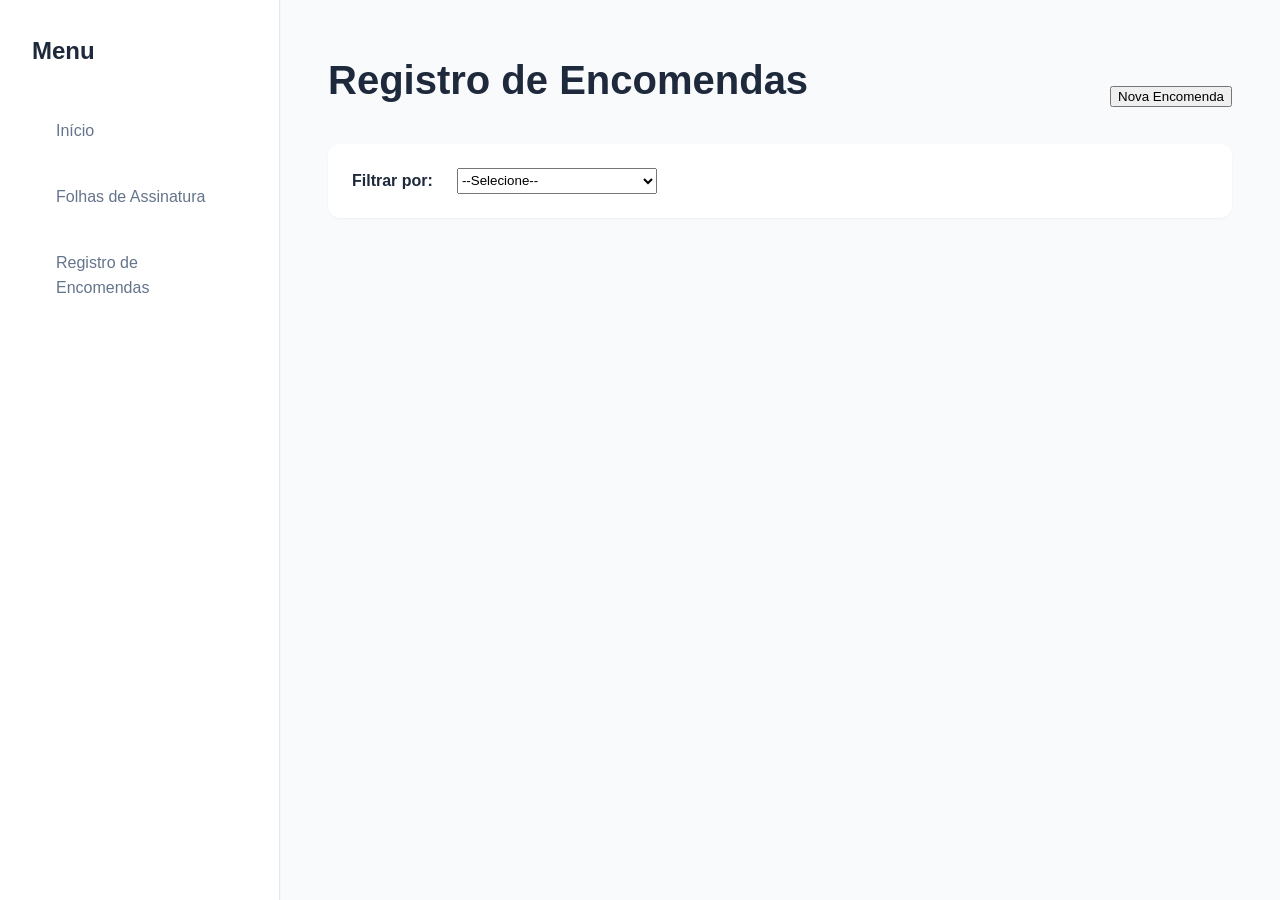
==== encomendas.html @ 0fc76725 "Add files via upload Temporary felis." ====
<!DOCTYPE html>
<html lang="pt-BR">
<head>
  <meta charset="UTF-8" />
  <meta name="viewport" content="width=device-width, initial-scale=1.0"/>
  <title>Registro de Encomendas</title>
  <link rel="stylesheet" href="css/vars.css">
  <link rel="stylesheet" href="css/style.css">
  <style>
    .modal-overlay {
      position: fixed;
      top: 0; left: 0;
      width: 100%; height: 100%;
      background: rgba(0,0,0,0.4);
      display: none;
      justify-content: center;
      align-items: center;
      z-index: 999;
    }
    .modal-content {
      background: white;
      padding: 1rem;
      border-radius: 12px;
      max-width: 860px;
      width: 95%;
      height: 90%;
      display: flex;
      flex-direction: column;
      box-shadow: 0 0 20px rgba(0,0,0,0.2);
    }
    .modal-header {
      display: flex;
      justify-content: space-between;
      align-items: center;
      font-family: var(--font-2);
      border-bottom: 1px solid #ccc;
      padding-bottom: 0.5rem;
      margin-bottom: 0.5rem;
    }
    .modal-header h2 {
      font-size: 1.2rem;
      margin: 0;
    }
    .modal-header button {
      background: var(--cor-3);
      color: white;
      border: none;
      padding: 6px 12px;
      border-radius: 6px;
      cursor: pointer;
    }
    .modal-header button:hover {
      background: var(--cor-4);
    }
    .modal-content form {
      display: flex;
      flex-direction: column;
      gap: 1rem;
      flex: 1;
    }
    .modal-content form label {
      display: flex;
      flex-direction: column;
      font-weight: 600;
    }
    .modal-content form input, .modal-content form textarea {
      padding: 0.5rem;
      border: 1px solid #ccc;
      border-radius: 6px;
      font-family: var(--font);
    }
    .modal-content form button[type="submit"] {
      background: var(--cor-3);
      color: white;
      font-weight: bold;
      border: none;
      padding: 0.75rem;
      border-radius: 6px;
      cursor: pointer;
    }
    .modal-content form button[type="submit"]:hover {
      background: var(--cor-4);
    }
  </style>
</head>
<body class="layout">
  <aside class="sidebar">
    <h2>Menu</h2>
    <nav>
      <ul>
        <li><a href="index.html">Início</a></li>
        <li><a href="folhas.html">Folhas de Assinatura</a></li>
        <li><a href="encomendas.html">Registro de Encomendas</a></li>
      </ul>
    </nav>
  </aside>
  <main class="main-content">
    <div style="display: flex; justify-content: space-between; align-items: center;">
      <h1>Registro de Encomendas</h1>
      <button id="btnNovaEncomenda">Nova Encomenda</button>
    </div>

    <div class="filtros">
      <label for="filtro">Filtrar por:</label>
      <select id="filtro">
        <option value="">--Selecione--</option>
        <option value="identificador">Identificador</option>
        <option value="destinatario">Destinatário</option>
        <option value="unidade">Unidade</option>
      </select>
      <div id="filtros-dinamicos"></div>
    </div>
    <div id="resultados" class="resultados-container"></div>
  </main>

  <!-- Modal de Nova Encomenda -->
  <div class="modal-overlay" id="modalForm">
    <div class="modal-content">
      <div class="modal-header">
        <h2>Nova Encomenda</h2>
        <button id="btnFecharModal">Fechar</button>
      </div>
      <form id="formEncomenda">
        <label>Remetente:
          <input type="text" name="remetente" required />
        </label>
        <label>Destinatário:
          <input type="text" name="destinatario" required />
        </label>
        <label>Tipo:
          <input type="text" name="tipo" required />
        </label>
        <label>Identificador:
          <input type="text" name="identificador" required />
        </label>
        <label>Observação:
          <textarea name="observacao" rows="3"></textarea>
        </label>
        <input type="hidden" name="carimbo" id="dataCadastro" />
        <button type="submit">Enviar</button>
      </form>
      <p id="msgSucesso" style="display:none; color:green; font-weight: bold; margin-top: 1rem;">Encomenda registrada com sucesso!</p>
    </div>
  </div>

  <script>
    const btn = document.getElementById("btnNovaEncomenda");
    const modal = document.getElementById("modalForm");
    const btnFechar = document.getElementById("btnFecharModal");
    const form = document.getElementById("formEncomenda");
    const msg = document.getElementById("msgSucesso");

    btn.addEventListener("click", () => {
      document.getElementById("dataCadastro").value = new Date().toLocaleString("pt-BR");
      modal.style.display = "flex";
    });

    btnFechar.addEventListener("click", () => {
      modal.style.display = "none";
      form.reset();
      msg.style.display = "none";
    });

    form.addEventListener("submit", async (e) => {
      e.preventDefault();

      const dados = new FormData(form);
      const json = Object.fromEntries(dados.entries());

      try {
        await fetch("https://script.google.com/macros/s/AKfycbw2qWQJV_juYMktVTSiaNy6N80f6JheNFUJ6P9b746cbzh-GIXsf67XTVHBRIpHGoQ/exec", {
          method: "POST",
          headers: { "Content-Type": "application/json" },
          body: JSON.stringify(json)
        });

        msg.style.display = "block";
        form.reset();
      } catch (err) {
        alert("Erro ao enviar. Verifique sua conexão ou fale com o administrador.");
        console.error(err);
      }
    });
  </script>
  <script src="js/encomendas.js"></script>
</body>
</html>
---- css/vars.css ----
:root {
  /* Fontes */
  --font-primary: "Inter", -apple-system, BlinkMacSystemFont, "Segoe UI", Roboto, sans-serif;
  --font-secondary: "Quicksand", sans-serif;
  
  /* Paleta de cores moderna */
  --color-background: #f8fafc;
  --color-surface: #ffffff;
  --color-surface-hover: #f1f5f9;
  
  --color-primary: #0ea5e9;
  --color-primary-dark: #0284c7;
  --color-primary-light: #7dd3fc;
  --color-primary-bg: #e0f2fe;
  
  --color-secondary: #10b981;
  --color-secondary-dark: #059669;
  --color-secondary-light: #6ee7b7;
  --color-secondary-bg: #d1fae5;
  
  --color-accent: #8b5cf6;
  --color-accent-dark: #7c3aed;
  
  /* Cores de texto */
  --color-text-primary: #1e293b;
  --color-text-secondary: #64748b;
  --color-text-muted: #94a3b8;
  --color-text-inverse: #ffffff;
  
  /* Cores de status */
  --color-success: #10b981;
  --color-warning: #f59e0b;
  --color-error: #ef4444;
  --color-info: #0ea5e9;
  
  /* Bordas e sombras */
  --border-radius: 8px;
  --border-radius-lg: 12px;
  --border-radius-xl: 16px;
  
  --border-color: #e2e8f0;
  --border-color-hover: #cbd5e1;
  
  --shadow-sm: 0 1px 2px 0 rgba(0, 0, 0, 0.05);
  --shadow-md: 0 4px 6px -1px rgba(0, 0, 0, 0.1), 0 2px 4px -1px rgba(0, 0, 0, 0.06);
  --shadow-lg: 0 10px 15px -3px rgba(0, 0, 0, 0.1), 0 4px 6px -2px rgba(0, 0, 0, 0.05);
  --shadow-xl: 0 20px 25px -5px rgba(0, 0, 0, 0.1), 0 10px 10px -5px rgba(0, 0, 0, 0.04);
  
  /* Espaçamentos */
  --space-xs: 0.25rem;
  --space-sm: 0.5rem;
  --space-md: 1rem;
  --space-lg: 1.5rem;
  --space-xl: 2rem;
  --space-2xl: 3rem;
  
  /* Transitions */
  --transition-fast: 150ms ease-in-out;
  --transition-normal: 300ms ease-in-out;
  --transition-slow: 500ms ease-in-out;
  
  /* Breakpoints */
  --breakpoint-sm: 640px;
  --breakpoint-md: 768px;
  --breakpoint-lg: 1024px;
  --breakpoint-xl: 1280px;
}
---- css/style.css ----
/* Reset e base */
*,
*::before,
*::after {
  box-sizing: border-box;
}

body,
html {
  margin: 0;
  padding: 0;
  font-family: var(--font-primary);
  background: var(--color-background);
  color: var(--color-text-primary);
  line-height: 1.6;
}

/* Layout principal */
.layout {
  display: flex;
  min-height: 100vh;
  position: relative;
}

/* Sidebar */
.sidebar {
  width: 280px;
  background: var(--color-surface);
  border-right: 1px solid var(--border-color);
  padding: var(--space-xl);
  box-shadow: var(--shadow-sm);
  position: fixed;
  height: 100vh;
  overflow-y: auto;
  z-index: 100;
  transition: transform var(--transition-normal);
}

.sidebar h2 {
  font-size: 1.5rem;
  font-weight: 600;
  margin: 0 0 var(--space-xl) 0;
  color: var(--color-text-primary);
  font-family: var(--font-secondary);
}

.sidebar nav ul {
  list-style: none;
  padding: 0;
  margin: 0;
}

.sidebar nav li {
  margin-bottom: var(--space-sm);
}

.sidebar nav a {
  display: block;
  padding: var(--space-md) var(--space-lg);
  text-decoration: none;
  color: var(--color-text-secondary);
  border-radius: var(--border-radius);
  transition: all var(--transition-fast);
  font-weight: 500;
  position: relative;
}

.sidebar nav a:hover {
  background: var(--color-primary-bg);
  color: var(--color-primary);
  transform: translateX(4px);
}

.sidebar nav a.active {
  background: var(--color-primary);
  color: var(--color-text-inverse);
}

.sidebar nav a::before {
  content: '';
  position: absolute;
  left: 0;
  top: 50%;
  transform: translateY(-50%);
  width: 3px;
  height: 0;
  background: var(--color-primary);
  transition: height var(--transition-fast);
}

.sidebar nav a:hover::before {
  height: 100%;
}

/* Menu toggle para mobile */
.menu-toggle {
  display: none;
  position: fixed;
  top: var(--space-lg);
  left: var(--space-lg);
  z-index: 1000;
  background: var(--color-primary);
  color: var(--color-text-inverse);
  border: none;
  padding: var(--space-md);
  border-radius: var(--border-radius);
  cursor: pointer;
  box-shadow: var(--shadow-md);
}

/* Conteúdo principal */
.main-content {
  flex: 1;
  padding: var(--space-2xl);
  margin-left: 280px;
  min-height: 100vh;
}

.main-content h1 {
  font-size: 2.5rem;
  font-weight: 700;
  margin: 0 0 var(--space-xl) 0;
  color: var(--color-text-primary);
  font-family: var(--font-secondary);
}

/* Cards */
.card {
  background: var(--color-surface);
  border-radius: var(--border-radius-lg);
  padding: var(--space-xl);
  box-shadow: var(--shadow-sm);
  border: 1px solid var(--border-color);
  transition: all var(--transition-fast);
}

.card:hover {
  box-shadow: var(--shadow-md);
  transform: translateY(-2px);
}

/* Folhas de assinatura */
.folha-container {
  display: grid;
  grid-template-columns: 1fr 300px;
  gap: var(--space-xl);
  margin-top: var(--space-xl);
}

.folha-container textarea {
  width: 100%;
  height: 400px;
  background: var(--color-surface);
  border: 2px solid var(--border-color);
  border-radius: var(--border-radius);
  resize: vertical;
  padding: var(--space-lg);
  font-size: 14px;
  font-family: 'Monaco', 'Menlo', monospace;
  color: var(--color-text-primary);
  transition: border-color var(--transition-fast);
}

.folha-container textarea:focus {
  outline: none;
  border-color: var(--color-primary);
  box-shadow: 0 0 0 3px var(--color-primary-bg);
}

.folha-container textarea::placeholder {
  color: var(--color-text-muted);
}

.controls {
  display: flex;
  flex-direction: column;
  gap: var(--space-lg);
}

/* Formulários */
.form-group {
  margin-bottom: var(--space-lg);
}

.form-group label {
  display: block;
  margin-bottom: var(--space-sm);
  font-weight: 600;
  color: var(--color-text-primary);
}

.form-group input,
.form-group select,
.form-group textarea {
  width: 100%;
  padding: var(--space-md);
  border: 1px solid var(--border-color);
  border-radius: var(--border-radius);
  font-size: 1rem;
  font-family: var(--font-primary);
  transition: all var(--transition-fast);
  background: var(--color-surface);
  color: var(--color-text-primary);
}

.form-group input:focus,
.form-group select:focus,
.form-group textarea:focus {
  outline: none;
  border-color: var(--color-primary);
  box-shadow: 0 0 0 3px var(--color-primary-bg);
}

/* Botões */
.btn {
  display: inline-flex;
  align-items: center;
  justify-content: center;
  padding: var(--space-md) var(--space-lg);
  font-size: 1rem;
  font-weight: 600;
  text-decoration: none;
  border: none;
  border-radius: var(--border-radius);
  cursor: pointer;
  transition: all var(--transition-fast);
  font-family: var(--font-primary);
  line-height: 1.2;
  min-height: 44px;
}

.btn-primary {
  background: var(--color-primary);
  color: var(--color-text-inverse);
}

.btn-primary:hover {
  background: var(--color-primary-dark);
  transform: translateY(-1px);
  box-shadow: var(--shadow-md);
}

.btn-secondary {
  background: var(--color-secondary);
  color: var(--color-text-inverse);
}

.btn-secondary:hover {
  background: var(--color-secondary-dark);
  transform: translateY(-1px);
  box-shadow: var(--shadow-md);
}

.btn-outline {
  background: transparent;
  color: var(--color-primary);
  border: 2px solid var(--color-primary);
}

.btn-outline:hover {
  background: var(--color-primary);
  color: var(--color-text-inverse);
}

.btn-danger {
  background: var(--color-error);
  color: var(--color-text-inverse);
}

.btn-danger:hover {
  background: #dc2626;
  transform: translateY(-1px);
  box-shadow: var(--shadow-md);
}

.btn-sm {
  padding: var(--space-sm) var(--space-md);
  font-size: 0.875rem;
  min-height: 36px;
}

.btn-lg {
  padding: var(--space-lg) var(--space-xl);
  font-size: 1.125rem;
  min-height: 52px;
}

.btn:disabled {
  opacity: 0.6;
  cursor: not-allowed;
  transform: none;
}

.btn:disabled:hover {
  transform: none;
  box-shadow: none;
}

/* Filtros */
.filtros {
  display: flex;
  flex-wrap: wrap;
  gap: var(--space-md);
  margin-bottom: var(--space-xl);
  padding: var(--space-lg);
  background: var(--color-surface);
  border-radius: var(--border-radius-lg);
  box-shadow: var(--shadow-sm);
}

.filtros label {
  font-weight: 600;
  color: var(--color-text-primary);
  margin-right: var(--space-sm);
  align-self: center;
}

.filtros select,
.filtros input {
  min-width: 200px;
}

#filtros-dinamicos {
  display: flex;
  gap: var(--space-md);
  align-items: center;
  flex-wrap: wrap;
}

/* Tabelas */
.table-container {
  background: var(--color-surface);
  border-radius: var(--border-radius-lg);
  overflow: hidden;
  box-shadow: var(--shadow-sm);
  border: 1px solid var(--border-color);
}

.resultados-container table {
  width: 100%;
  border-collapse: collapse;
  font-size: 0.875rem;
}

.resultados-container th {
  background: var(--color-primary-bg);
  color: var(--color-text-primary);
  padding: var(--space-md);
  text-align: left;
  font-weight: 600;
  border-bottom: 2px solid var(--border-color);
}

.resultados-container td {
  padding: var(--space-md);
  border-bottom: 1px solid var(--border-color);
  color: var(--color-text-secondary);
}

.resultados-container tr:hover {
  background: var(--color-surface-hover);
}

.resultados-container tr:last-child td {
  border-bottom: none;
}

/* Modal */
.modal-overlay {
  position: fixed;
  top: 0;
  left: 0;
  width: 100%;
  height: 100%;
  background: rgba(0, 0, 0, 0.5);
  display: none;
  justify-content: center;
  align-items: center;
  z-index: 1000;
  backdrop-filter: blur(4px);
}

.modal-content {
  background: var(--color-surface);
  padding: var(--space-xl);
  border-radius: var(--border-radius-xl);
  max-width: 600px;
  width: 95%;
  max-height: 90vh;
  overflow-y: auto;
  box-shadow: var(--shadow-xl);
  border: 1px solid var(--border-color);
}

.modal-header {
  display: flex;
  justify-content: space-between;
  align-items: center;
  margin-bottom: var(--space-xl);
  padding-bottom: var(--space-lg);
  border-bottom: 1px solid var(--border-color);
}

.modal-header h2 {
  font-size: 1.5rem;
  font-weight: 600;
  margin: 0;
  color: var(--color-text-primary);
}

.modal-header .btn {
  margin-left: var(--space-md);
}

/* Utilitários */
.flex {
  display: flex;
}

.flex-center {
  align-items: center;
  justify-content: center;
}

.flex-between {
  justify-content: space-between;
}

.flex-wrap {
  flex-wrap: wrap;
}

.gap-sm {
  gap: var(--space-sm);
}

.gap-md {
  gap: var(--space-md);
}

.gap-lg {
  gap: var(--space-lg);
}

.text-center {
  text-align: center;
}

.text-muted {
  color: var(--color-text-muted);
}

.text-success {
  color: var(--color-success);
}

.text-error {
  color: var(--color-error);
}

.mb-0 {
  margin-bottom: 0;
}

.mb-sm {
  margin-bottom: var(--space-sm);
}

.mb-md {
  margin-bottom: var(--space-md);
}

.mb-lg {
  margin-bottom: var(--space-lg);
}

.mb-xl {
  margin-bottom: var(--space-xl);
}

/* Mensagens de status */
.alert {
  padding: var(--space-md);
  border-radius: var(--border-radius);
  margin-bottom: var(--space-lg);
  border: 1px solid transparent;
}

.alert-success {
  background: var(--color-secondary-bg);
  color: var(--color-secondary-dark);
  border-color: var(--color-secondary-light);
}

.alert-error {
  background: #fef2f2;
  color: #b91c1c;
  border-color: #fecaca;
}

.alert-info {
  background: var(--color-primary-bg);
  color: var(--color-primary-dark);
  border-color: var(--color-primary-light);
}

/* Loading */
.loading {
  display: flex;
  align-items: center;
  justify-content: center;
  padding: var(--space-xl);
  color: var(--color-text-muted);
}

.loading::before {
  content: '';
  width: 20px;
  height: 20px;
  border: 2px solid var(--color-primary-bg);
  border-top: 2px solid var(--color-primary);
  border-radius: 50%;
  animation: spin 1s linear infinite;
  margin-right: var(--space-md);
}

@keyframes spin {
  0% { transform: rotate(0deg); }
  100% { transform: rotate(360deg); }
}

/* Responsividade */
@media (max-width: 768px) {
  .sidebar {
    transform: translateX(-100%);
    width: 100%;
    max-width: 300px;
  }
  
  .sidebar.active {
    transform: translateX(0);
  }
  
  .menu-toggle {
    display: block;
  }
  
  .main-content {
    margin-left: 0;
    padding: var(--space-lg);
  }
  
  .main-content h1 {
    font-size: 2rem;
    margin-top: 60px;
  }
  
  .folha-container {
    grid-template-columns: 1fr;
  }
  
  .filtros {
    flex-direction: column;
    align-items: stretch;
  }
  
  .filtros select,
  .filtros input {
    min-width: auto;
  }
  
  #filtros-dinamicos {
    flex-direction: column;
    align-items: stretch;
  }
  
  .modal-content {
    margin: var(--space-md);
    width: calc(100% - 2rem);
  }
  
  .resultados-container {
    overflow-x: auto;
  }
  
  .resultados-container table {
    min-width: 600px;
  }
}

@media (max-width: 480px) {
  .main-content {
    padding: var(--space-md);
  }
  
  .main-content h1 {
    font-size: 1.75rem;
  }
  
  .folha-container textarea {
    height: 300px;
  }
  
  .btn {
    width: 100%;
    justify-content: center;
  }
  
  .flex-between {
    flex-direction: column;
    gap: var(--space-md);
  }
}

/* Animações */
@keyframes fadeIn {
  from {
    opacity: 0;
    transform: translateY(20px);
  }
  to {
    opacity: 1;
    transform: translateY(0);
  }
}

.fade-in {
  animation: fadeIn 0.5s ease-out;
}

/* Impressão */
@media print {
  .sidebar,
  .menu-toggle,
  .btn,
  .filtros,
  .no-print {
    display: none !important;
  }
  
  .main-content {
    margin-left: 0;
    padding: 0;
  }
  
  .card {
    box-shadow: none;
    border: 1px solid #000;
  }
}
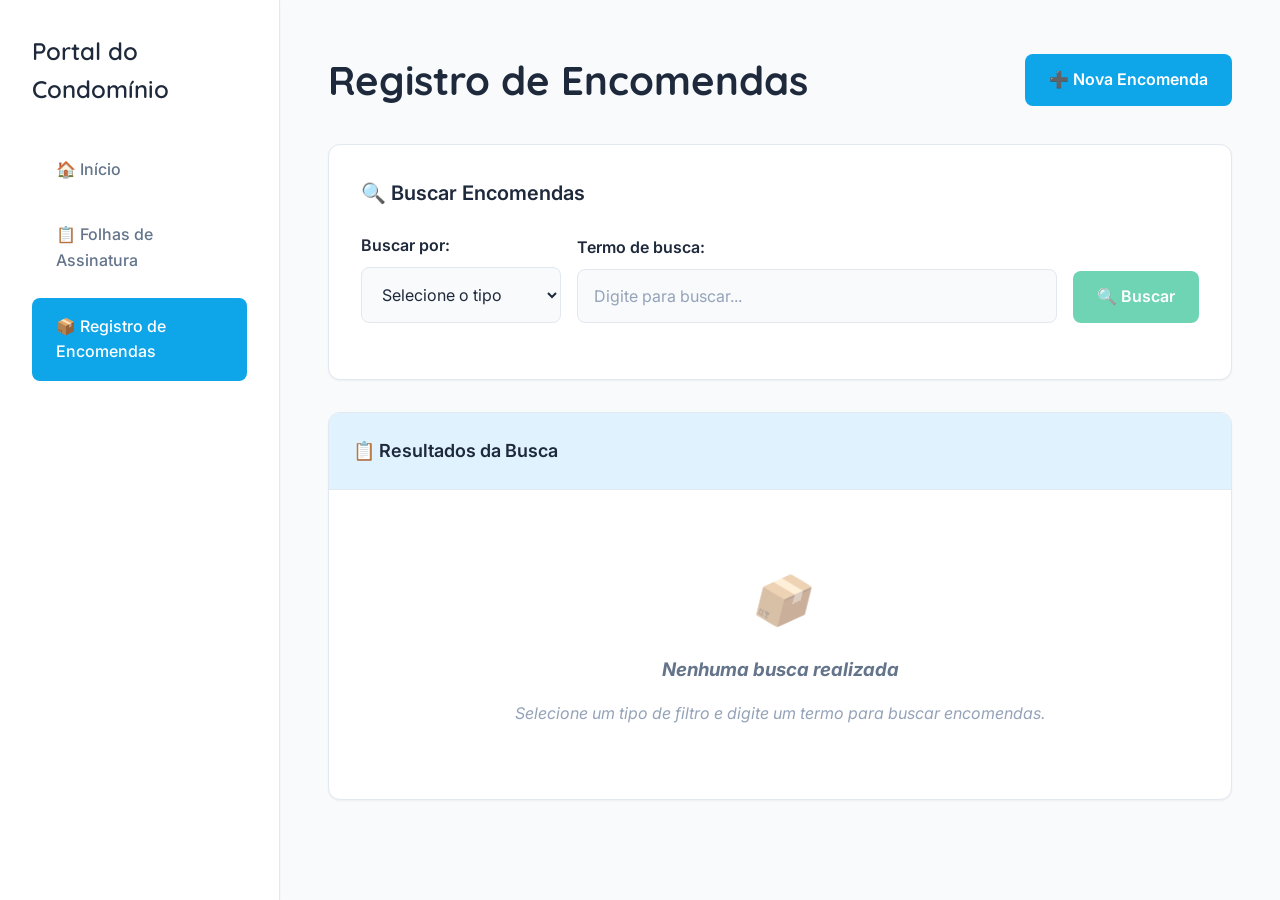
==== commit 70596ce7: "Add files via upload" ====
--- a/encomendas.html
+++ b/encomendas.html
@@ -6,182 +6,868 @@
   <title>Registro de Encomendas</title>
   <link rel="stylesheet" href="css/vars.css">
   <link rel="stylesheet" href="css/style.css">
+  <link rel="preconnect" href="https://fonts.googleapis.com">
+  <link rel="preconnect" href="https://fonts.gstatic.com" crossorigin>
+  <link href="https://fonts.googleapis.com/css2?family=Inter:wght@400;500;600;700&family=Quicksand:wght@400;500;600;700&display=swap" rel="stylesheet">
   <style>
-    .modal-overlay {
-      position: fixed;
-      top: 0; left: 0;
-      width: 100%; height: 100%;
-      background: rgba(0,0,0,0.4);
-      display: none;
-      justify-content: center;
-      align-items: center;
-      z-index: 999;
-    }
-    .modal-content {
-      background: white;
-      padding: 1rem;
-      border-radius: 12px;
-      max-width: 860px;
-      width: 95%;
-      height: 90%;
-      display: flex;
-      flex-direction: column;
-      box-shadow: 0 0 20px rgba(0,0,0,0.2);
-    }
-    .modal-header {
+    /* Estilos específicos para encomendas.html */
+
+    .header-actions {
       display: flex;
       justify-content: space-between;
       align-items: center;
-      font-family: var(--font-2);
-      border-bottom: 1px solid #ccc;
-      padding-bottom: 0.5rem;
-      margin-bottom: 0.5rem;
-    }
+      margin-bottom: var(--space-xl);
+      flex-wrap: wrap;
+      gap: var(--space-md);
+    }
+
+    .header-actions h1 {
+      margin: 0;
+      font-size: 2.5rem;
+      font-weight: 700;
+      color: var(--color-text-primary);
+      font-family: var(--font-secondary);
+    }
+
+    .search-section {
+      background: var(--color-surface);
+      border-radius: var(--border-radius-lg);
+      padding: var(--space-xl);
+      margin-bottom: var(--space-xl);
+      box-shadow: var(--shadow-sm);
+      border: 1px solid var(--border-color);
+    }
+
+    .search-section h2 {
+      margin: 0 0 var(--space-lg) 0;
+      font-size: 1.25rem;
+      font-weight: 600;
+      color: var(--color-text-primary);
+    }
+
+    .search-controls {
+      display: grid;
+      grid-template-columns: 200px 1fr auto; /* Ajustado para melhor controle dos elementos de busca */
+      gap: var(--space-md);
+      align-items: end; /* Alinha os itens à base */
+    }
+
+    .search-controls select,
+    .search-controls input {
+      padding: var(--space-md);
+      border: 1px solid var(--border-color);
+      border-radius: var(--border-radius);
+      font-size: 1rem;
+      font-family: var(--font-primary);
+      transition: all var(--transition-fast);
+      background: var(--color-background); /* Usar background do body */
+      color: var(--color-text-primary);
+    }
+
+    .search-controls select:focus,
+    .search-controls input:focus {
+      outline: none;
+      border-color: var(--color-primary);
+      box-shadow: 0 0 0 3px var(--color-primary-bg);
+    }
+
+    .search-controls input::placeholder {
+      color: var(--color-text-muted);
+    }
+
+    .results-section {
+      background: var(--color-surface);
+      border-radius: var(--border-radius-lg);
+      overflow: hidden; /* Garante que a tabela não vaze */
+      box-shadow: var(--shadow-sm);
+      border: 1px solid var(--border-color);
+      min-height: 200px; /* Altura mínima para a seção de resultados */
+      display: flex; /* Para centralizar o conteúdo de vazio/carregando */
+      flex-direction: column; /* Conteúdo em coluna */
+    }
+
+    .results-header {
+      background: var(--color-primary-bg);
+      padding: var(--space-lg);
+      border-bottom: 1px solid var(--border-color);
+    }
+
+    .results-header h3 {
+      margin: 0;
+      font-size: 1.125rem;
+      font-weight: 600;
+      color: var(--color-text-primary);
+    }
+
+    .results-content {
+      flex-grow: 1; /* Permite que o conteúdo cresça e ocupe o espaço */
+      padding: var(--space-lg);
+      min-height: 300px; /* Altura mínima para o conteúdo */
+      display: flex;
+      align-items: center;
+      justify-content: center;
+      overflow-x: auto; /* Adiciona scroll horizontal para tabelas grandes */
+    }
+
+    .results-content.loading,
+    .results-content.empty {
+      color: var(--color-text-muted);
+      font-style: italic;
+      text-align: center;
+      flex-direction: column;
+      gap: var(--space-md);
+    }
+
+    .results-content table {
+      width: 100%;
+      border-collapse: collapse;
+      font-size: 0.875rem;
+      min-width: 600px; /* Garante que a tabela tenha uma largura mínima para rolagem */
+    }
+
+    .results-content th {
+      background: var(--color-background); /* Fundo dos cabeçalhos da tabela */
+      color: var(--color-text-primary);
+      padding: var(--space-md);
+      text-align: left;
+      font-weight: 600;
+      border-bottom: 2px solid var(--border-color);
+      position: sticky; /* Fixa o cabeçalho ao rolar a tabela */
+      top: 0;
+      z-index: 10;
+    }
+
+    .results-content td {
+      padding: var(--space-md);
+      border-bottom: 1px solid var(--border-color);
+      color: var(--color-text-secondary);
+      vertical-align: middle;
+    }
+
+    .results-content tr:hover {
+      background: var(--color-surface-hover);
+    }
+
+    .results-content tr:last-child td {
+      border-bottom: none;
+    }
+
+    .status-badge {
+      padding: var(--space-xs) var(--space-sm);
+      border-radius: var(--border-radius);
+      font-size: 0.75rem;
+      font-weight: 600;
+      text-transform: uppercase;
+      letter-spacing: 0.5px;
+    }
+
+    /* Cores dos badges de status - usar as variáveis do vars.css */
+    .status-badge.cadastrado { /* Renomeado de 'ativo' para 'cadastrado' conforme o CSV */
+      background: var(--color-info); /* Cor de informação, azul */
+      color: var(--color-text-inverse);
+    }
+
+    .status-badge.entregue {
+      background: var(--color-secondary); /* Cor de sucesso, verde */
+      color: var(--color-text-inverse);
+    }
+
+    .status-badge.pendente { /* Se houver um status "pendente" */
+      background: var(--color-warning); /* Cor de aviso, laranja */
+      color: var(--color-text-inverse);
+    }
+
+    .btn-action {
+      /* Estilos para o botão de ação dentro da tabela */
+      padding: var(--space-sm) var(--space-md);
+      font-size: 0.875rem;
+      border-radius: var(--border-radius);
+      border: none;
+      cursor: pointer;
+      transition: all var(--transition-fast);
+      font-weight: 500;
+      text-decoration: none;
+      display: inline-flex;
+      align-items: center;
+      gap: var(--space-xs);
+    }
+
+    .btn-action.btn-baixa {
+      background: var(--color-primary);
+      color: var(--color-text-inverse);
+    }
+
+    .btn-action.btn-baixa:hover {
+      background: var(--color-primary-dark);
+      transform: translateY(-1px);
+    }
+
+    .btn-action.btn-baixa:disabled {
+      background: var(--color-text-muted);
+      cursor: not-allowed;
+      transform: none;
+      box-shadow: none;
+      opacity: 0.7;
+    }
+
+    .empty-state {
+      text-align: center;
+      padding: var(--space-2xl);
+    }
+
+    .empty-state .icon {
+      font-size: 3rem;
+      margin-bottom: var(--space-md);
+      opacity: 0.5;
+    }
+
+    .empty-state h3 {
+      margin: 0 0 var(--space-md) 0;
+      color: var(--color-text-secondary);
+    }
+
+    .empty-state p {
+      margin: 0;
+      color: var(--color-text-muted);
+    }
+
+    .loading-spinner {
+      border: 3px solid var(--color-primary-bg);
+      border-top: 3px solid var(--color-primary);
+      border-radius: 50%;
+      width: 40px;
+      height: 40px;
+      animation: spin 1s linear infinite;
+      margin: 0 auto var(--space-md);
+    }
+
+    @keyframes spin {
+      0% { transform: rotate(0deg); }
+      100% { transform: rotate(360deg); }
+    }
+
+    .error-message {
+      background: var(--color-error); /* Usar a cor de erro */
+      color: var(--color-text-inverse);
+      padding: var(--space-lg);
+      border-radius: var(--border-radius);
+      border: 1px solid var(--color-error);
+      margin: var(--space-md) 0;
+    }
+
+    .success-message {
+      background: var(--color-secondary-bg); /* Usar o background de sucesso */
+      color: var(--color-secondary-dark); /* Usar a cor de texto de sucesso */
+      padding: var(--space-lg);
+      border-radius: var(--border-radius);
+      border: 1px solid var(--color-secondary-light);
+      margin: var(--space-md) 0;
+    }
+
+    /* Modal melhorado - já presente no style.css, apenas ajustes finos ou sobreescritas */
+    .modal-overlay {
+      animation: fadeIn 0.3s ease-out; /* Já presente, apenas garantindo */
+    }
+
+    .modal-content {
+      animation: slideIn 0.3s ease-out; /* Já presente, apenas garantindo */
+    }
+
+    .modal-header {
+      background: var(--color-primary-bg); /* Fundo do cabeçalho do modal */
+      border-radius: var(--border-radius-xl) var(--border-radius-xl) 0 0; /* Bordas arredondadas no topo */
+      padding: var(--space-xl); /* Ajuste de padding */
+      border-bottom: 1px solid var(--border-color); /* Separador */
+    }
+
     .modal-header h2 {
-      font-size: 1.2rem;
       margin: 0;
-    }
-    .modal-header button {
-      background: var(--cor-3);
-      color: white;
-      border: none;
-      padding: 6px 12px;
-      border-radius: 6px;
-      cursor: pointer;
-    }
-    .modal-header button:hover {
-      background: var(--cor-4);
-    }
-    .modal-content form {
+      font-size: 1.5rem;
+      font-weight: 600;
+      color: var(--color-text-primary);
+    }
+
+    .modal-body {
+      padding: var(--space-xl);
+    }
+
+    .modal-form {
       display: flex;
       flex-direction: column;
-      gap: 1rem;
-      flex: 1;
-    }
-    .modal-content form label {
+      gap: var(--space-lg);
+    }
+
+    .form-row {
+      display: grid;
+      grid-template-columns: 1fr 1fr;
+      gap: var(--space-md);
+    }
+
+    .form-group {
       display: flex;
       flex-direction: column;
+    }
+
+    .form-group label {
+      margin-bottom: var(--space-sm);
       font-weight: 600;
-    }
-    .modal-content form input, .modal-content form textarea {
-      padding: 0.5rem;
-      border: 1px solid #ccc;
-      border-radius: 6px;
-      font-family: var(--font);
-    }
-    .modal-content form button[type="submit"] {
-      background: var(--cor-3);
-      color: white;
-      font-weight: bold;
-      border: none;
-      padding: 0.75rem;
-      border-radius: 6px;
-      cursor: pointer;
-    }
-    .modal-content form button[type="submit"]:hover {
-      background: var(--cor-4);
+      color: var(--color-text-primary);
+    }
+
+    .form-group input,
+    .form-group textarea {
+      padding: var(--space-md);
+      border: 1px solid var(--border-color);
+      border-radius: var(--border-radius);
+      font-size: 1rem;
+      font-family: var(--font-primary);
+      transition: all var(--transition-fast);
+      background: var(--color-background); /* Usar background do body */
+      color: var(--color-text-primary);
+    }
+
+    .form-group input:focus,
+    .form-group textarea:focus {
+      outline: none;
+      border-color: var(--color-primary);
+      box-shadow: 0 0 0 3px var(--color-primary-bg);
+    }
+
+    .form-group textarea {
+      resize: vertical;
+      min-height: 80px;
+    }
+
+    .form-actions {
+      display: flex;
+      gap: var(--space-md);
+      justify-content: flex-end;
+      padding-top: var(--space-lg);
+      border-top: 1px solid var(--border-color);
+    }
+
+    /* Responsividade - já presente, apenas garantindo */
+    @media (max-width: 768px) {
+      .header-actions {
+        flex-direction: column;
+        align-items: stretch;
+      }
+
+      .header-actions h1 {
+        font-size: 2rem;
+        text-align: center;
+      }
+
+      .search-controls {
+        grid-template-columns: 1fr;
+        gap: var(--space-md);
+      }
+
+      .form-row {
+        grid-template-columns: 1fr;
+      }
+
+      .form-actions {
+        flex-direction: column;
+      }
+
+      .results-content {
+        overflow-x: auto;
+      }
+
+      .results-content table {
+        min-width: 600px;
+      }
     }
   </style>
 </head>
 <body class="layout">
-  <aside class="sidebar">
-    <h2>Menu</h2>
+  <button class="menu-toggle" id="menuToggle">☰</button>
+  
+  <aside class="sidebar" id="sidebar">
+    <h2>Portal do Condomínio</h2>
     <nav>
       <ul>
-        <li><a href="index.html">Início</a></li>
-        <li><a href="folhas.html">Folhas de Assinatura</a></li>
-        <li><a href="encomendas.html">Registro de Encomendas</a></li>
+        <li><a href="index.html">🏠 Início</a></li>
+        <li><a href="folhas.html">📋 Folhas de Assinatura</a></li>
+        <li><a href="encomendas.html" class="active">📦 Registro de Encomendas</a></li>
       </ul>
     </nav>
   </aside>
-  <main class="main-content">
-    <div style="display: flex; justify-content: space-between; align-items: center;">
+
+  <main class="main-content fade-in">
+    <div class="header-actions">
       <h1>Registro de Encomendas</h1>
-      <button id="btnNovaEncomenda">Nova Encomenda</button>
+      <button class="btn btn-primary" id="btnNovaEncomenda">
+        ➕ Nova Encomenda
+      </button>
     </div>
 
-    <div class="filtros">
-      <label for="filtro">Filtrar por:</label>
-      <select id="filtro">
-        <option value="">--Selecione--</option>
-        <option value="identificador">Identificador</option>
-        <option value="destinatario">Destinatário</option>
-        <option value="unidade">Unidade</option>
-      </select>
-      <div id="filtros-dinamicos"></div>
+    <div class="search-section card"> <h2>🔍 Buscar Encomendas</h2>
+      <div class="search-controls">
+        <div class="form-group">
+          <label for="filtroTipo">Buscar por:</label>
+          <select id="filtroTipo" class="form-control"> <option value="">Selecione o tipo</option>
+            <option value="identificador">Identificador</option>
+            <option value="destinatario">Destinatário</option>
+            <option value="unidade">Unidade</option>
+          </select>
+        </div>
+        
+        <div class="form-group">
+          <label for="campoBusca">Termo de busca:</label>
+          <input type="text" id="campoBusca" placeholder="Digite para buscar..." disabled class="form-control">
+        </div>
+        
+        <div class="form-group">
+          <label for="btnBuscar" style="visibility: hidden;">Ação</label> 
+          <button class="btn btn-secondary" id="btnBuscar" disabled>
+            🔍 Buscar
+          </button>
+        </div>
+      </div>
     </div>
-    <div id="resultados" class="resultados-container"></div>
+
+    <div class="results-section table-container"> <div class="results-header">
+        <h3>📋 Resultados da Busca</h3>
+      </div>
+      <div class="results-content empty" id="resultados">
+        <div class="empty-state">
+          <div class="icon">📦</div>
+          <h3>Nenhuma busca realizada</h3>
+          <p>Selecione um tipo de filtro e digite um termo para buscar encomendas.</p>
+        </div>
+      </div>
+    </div>
   </main>
 
-  <!-- Modal de Nova Encomenda -->
   <div class="modal-overlay" id="modalForm">
     <div class="modal-content">
       <div class="modal-header">
-        <h2>Nova Encomenda</h2>
-        <button id="btnFecharModal">Fechar</button>
+        <h2>📦 Nova Encomenda</h2>
+        <button class="btn btn-outline btn-sm" id="btnFecharModal">✕ Fechar</button>
       </div>
-      <form id="formEncomenda">
-        <label>Remetente:
-          <input type="text" name="remetente" required />
-        </label>
-        <label>Destinatário:
-          <input type="text" name="destinatario" required />
-        </label>
-        <label>Tipo:
-          <input type="text" name="tipo" required />
-        </label>
-        <label>Identificador:
-          <input type="text" name="identificador" required />
-        </label>
-        <label>Observação:
-          <textarea name="observacao" rows="3"></textarea>
-        </label>
-        <input type="hidden" name="carimbo" id="dataCadastro" />
-        <button type="submit">Enviar</button>
-      </form>
-      <p id="msgSucesso" style="display:none; color:green; font-weight: bold; margin-top: 1rem;">Encomenda registrada com sucesso!</p>
+      <div class="modal-body">
+        <form class="modal-form" id="formEncomenda">
+          <div class="form-row">
+            <div class="form-group">
+              <label for="remetente">Remetente *</label>
+              <input type="text" id="remetente" name="remetente" required>
+            </div>
+            <div class="form-group">
+              <label for="destinatario">Destinatário *</label>
+              <input type="text" id="destinatario" name="destinatario" required>
+            </div>
+          </div>
+          
+          <div class="form-row">
+            <div class="form-group">
+              <label for="tipo">Tipo *</label>
+              <input type="text" id="tipo" name="tipo" required>
+            </div>
+            <div class="form-group">
+              <label for="identificador">Identificador *</label>
+              <input type="text" id="identificador" name="identificador" required>
+            </div>
+          </div>
+          
+          <div class="form-group">
+            <label for="observacao">Observação</label>
+            <textarea id="observacao" name="observacao" rows="3" placeholder="Informações adicionais sobre a encomenda..."></textarea>
+          </div>
+          
+          <input type="hidden" name="carimbo" id="dataCadastro">
+          
+          <div class="form-actions">
+            <button type="button" class="btn btn-outline" id="btnCancelar">Cancelar</button>
+            <button type="submit" class="btn btn-primary" id="btnSubmit">
+              📤 Registrar Encomenda
+            </button>
+          </div>
+        </form>
+        
+        <div id="msgSucesso" class="success-message" style="display: none;">
+          ✅ Encomenda registrada com sucesso!
+        </div>
+        
+        <div id="msgErro" class="error-message" style="display: none;">
+          ❌ Erro ao registrar encomenda. Tente novamente.
+        </div>
+      </div>
     </div>
   </div>
 
   <script>
-    const btn = document.getElementById("btnNovaEncomenda");
-    const modal = document.getElementById("modalForm");
-    const btnFechar = document.getElementById("btnFecharModal");
-    const form = document.getElementById("formEncomenda");
-    const msg = document.getElementById("msgSucesso");
-
-    btn.addEventListener("click", () => {
-      document.getElementById("dataCadastro").value = new Date().toLocaleString("pt-BR");
-      modal.style.display = "flex";
+    // Configurações
+    const CONFIG = {
+      csvURL: "https://docs.google.com/spreadsheets/d/e/2PACX-1vQDrmqNR9BEgPo1hWtq5uEj6282P6zEBB3w2iIOXhwIIhFE1R5olVB_S1bP-3F_u3iGkSFjCchFolYr/pub?output=csv",
+      formBaixaURL: "https://docs.google.com/forms/d/e/1FAIpQLSfnWApRVsslQZQ8tcJZuKi6pP0lAEVKe1eU__mixDTMf1OGYQ/viewform",
+      scriptURL: "https://script.google.com/macros/s/AKfycbw2qWQJV_juYMktVTSiaNy6N80f6JheNFUJ6P9b746cbzh-GIXsf67XTVHBRIpHGoQ/exec"
+    };
+
+    // Elementos DOM
+    const elementos = {
+      filtroTipo: document.getElementById("filtroTipo"),
+      campoBusca: document.getElementById("campoBusca"),
+      btnBuscar: document.getElementById("btnBuscar"),
+      resultados: document.getElementById("resultados"),
+      btnNovaEncomenda: document.getElementById("btnNovaEncomenda"),
+      modal: document.getElementById("modalForm"),
+      btnFecharModal: document.getElementById("btnFecharModal"),
+      btnCancelar: document.getElementById("btnCancelar"),
+      form: document.getElementById("formEncomenda"),
+      btnSubmit: document.getElementById("btnSubmit"),
+      msgSucesso: document.getElementById("msgSucesso"),
+      msgErro: document.getElementById("msgErro"),
+      dataCadastro: document.getElementById("dataCadastro"),
+      menuToggle: document.getElementById("menuToggle"),
+      sidebar: document.getElementById("sidebar")
+    };
+
+    // Estado da aplicação
+    let dadosCache = [];
+    let buscando = false;
+
+    // Inicialização
+    document.addEventListener('DOMContentLoaded', function() {
+      inicializarEventos();
     });
 
-    btnFechar.addEventListener("click", () => {
-      modal.style.display = "none";
-      form.reset();
-      msg.style.display = "none";
-    });
-
-    form.addEventListener("submit", async (e) => {
-      e.preventDefault();
-
-      const dados = new FormData(form);
+    function inicializarEventos() {
+      // Menu mobile
+      elementos.menuToggle.addEventListener('click', () => {
+        elementos.sidebar.classList.toggle('active');
+      });
+
+      document.addEventListener('click', (e) => {
+        if (window.innerWidth <= 768 && 
+            !elementos.sidebar.contains(e.target) && 
+            !elementos.menuToggle.contains(e.target)) {
+          elementos.sidebar.classList.remove('active');
+        }
+      });
+
+      // Filtros
+      elementos.filtroTipo.addEventListener('change', aoMudarFiltro);
+      elementos.campoBusca.addEventListener('input', aoDigitarBusca);
+      elementos.campoBusca.addEventListener('keypress', (e) => {
+        if (e.key === 'Enter') {
+          e.preventDefault();
+          buscarEncomendas();
+        }
+      });
+      elementos.btnBuscar.addEventListener('click', buscarEncomendas);
+
+      // Modal
+      elementos.btnNovaEncomenda.addEventListener('click', abrirModal);
+      elementos.btnFecharModal.addEventListener('click', fecharModal);
+      elementos.btnCancelar.addEventListener('click', fecharModal);
+      elementos.form.addEventListener('submit', enviarFormulario);
+
+      // Fechar modal ao clicar fora
+      elementos.modal.addEventListener('click', (e) => {
+        if (e.target === elementos.modal) {
+          fecharModal();
+        }
+      });
+    }
+
+    function aoMudarFiltro() {
+      const tipoSelecionado = elementos.filtroTipo.value;
+      
+      if (tipoSelecionado) {
+        elementos.campoBusca.disabled = false;
+        elementos.campoBusca.placeholder = `Digite o ${tipoSelecionado}...`;
+        elementos.campoBusca.focus();
+        atualizarBotaoBusca();
+      } else {
+        elementos.campoBusca.disabled = true;
+        elementos.campoBusca.value = '';
+        elementos.campoBusca.placeholder = 'Digite para buscar...';
+        elementos.btnBuscar.disabled = true;
+        mostrarEstadoVazio();
+      }
+    }
+
+    function aoDigitarBusca() {
+      atualizarBotaoBusca();
+    }
+
+    function atualizarBotaoBusca() {
+      const temTipo = elementos.filtroTipo.value;
+      const temTermo = elementos.campoBusca.value.trim();
+      elementos.btnBuscar.disabled = !temTipo || !temTermo || buscando;
+    }
+
+    async function buscarEncomendas() {
+      if (buscando) return;
+      
+      const tipoFiltro = elementos.filtroTipo.value;
+      const termo = elementos.campoBusca.value.trim();
+      
+      if (!tipoFiltro || !termo) {
+        mostrarErro('Selecione um tipo de filtro e digite um termo para buscar.');
+        return;
+      }
+
+      buscando = true;
+      mostrarCarregando();
+      atualizarBotaoBusca();
+
+      try {
+        const dados = await carregarDados();
+        const resultados = filtrarDados(dados, tipoFiltro, termo);
+        mostrarResultados(resultados);
+      } catch (error) {
+        console.error('Erro ao buscar:', error);
+        mostrarErro('Erro ao carregar dados. Verifique sua conexão.');
+      } finally {
+        buscando = false;
+        atualizarBotaoBusca();
+      }
+    }
+
+    async function carregarDados() {
+      try {
+        const response = await fetch(CONFIG.csvURL);
+        if (!response.ok) throw new Error('Erro ao carregar dados');
+        
+        const csvText = await response.text();
+        return parseCSV(csvText);
+      } catch (error) {
+        throw new Error('Falha ao carregar dados do servidor');
+      }
+    }
+
+    function parseCSV(csvText) {
+      const linhas = csvText.trim().split('\n');
+      if (linhas.length < 2) return [];
+      
+      const cabecalho = linhas[0].split(',').map(col => col.trim().replace(/"/g, ''));
+      const dados = [];
+      
+      for (let i = 1; i < linhas.length; i++) {
+        const linha = linhas[i];
+        const valores = parseCSVLine(linha);
+        
+        if (valores.length === cabecalho.length) {
+          const obj = {};
+          cabecalho.forEach((col, index) => {
+            obj[col] = valores[index]?.trim().replace(/"/g, '') || '';
+          });
+          dados.push(obj);
+        }
+      }
+      
+      return dados;
+    }
+
+    function parseCSVLine(linha) {
+      const resultado = [];
+      let atual = '';
+      let dentroAspas = false;
+      
+      for (let i = 0; i < linha.length; i++) {
+        const char = linha[i];
+        
+        if (char === '"') {
+          dentroAspas = !dentroAspas;
+        } else if (char === ',' && !dentroAspas) {
+          resultado.push(atual);
+          atual = '';
+        } else {
+          atual += char;
+        }
+      }
+      
+      resultado.push(atual);
+      return resultado;
+    }
+
+    function filtrarDados(dados, tipo, termo) {
+      const termoUpper = termo.toUpperCase();
+      const campoMap = {
+        'identificador': 'Identificador',
+        'destinatario': 'Destinatário',
+        'unidade': 'Unidade Condominial'
+      };
+      
+      const campo = campoMap[tipo];
+      if (!campo) return [];
+      
+      return dados.filter(item => 
+        item[campo] && item[campo].toUpperCase().includes(termoUpper)
+      );
+    }
+
+    function mostrarCarregando() {
+      elementos.resultados.className = 'results-content loading';
+      elementos.resultados.innerHTML = `
+        <div>
+          <div class="loading-spinner"></div>
+          <p>Buscando encomendas...</p>
+        </div>
+      `;
+    }
+
+    function mostrarResultados(dados) {
+      elementos.resultados.className = 'results-content';
+      
+      if (dados.length === 0) {
+        elementos.resultados.innerHTML = `
+          <div class="empty-state">
+            <div class="icon">🔍</div>
+            <h3>Nenhuma encomenda encontrada</h3>
+            <p>Tente buscar com outros termos ou verifique a ortografia.</p>
+          </div>
+        `;
+        return;
+      }
+
+      const html = gerarTabelaResultados(dados);
+      elementos.resultados.innerHTML = html;
+    }
+
+    function gerarTabelaResultados(dados) {
+      const colunas = [
+        { key: 'Data de cadastro', label: 'Data' },
+        { key: 'Status', label: 'Status' },
+        { key: 'Identificador', label: 'Identificador' },
+        { key: 'Unidade Condominial', label: 'Unidade' },
+        { key: 'Remetente', label: 'Remetente' },
+        { key: 'Destinatário', label: 'Destinatário' },
+        { key: 'acoes', label: 'Ações' }
+      ];
+
+      let html = '<table><thead><tr>';
+      colunas.forEach(col => {
+        html += `<th>${col.label}</th>`;
+      });
+      html += '</tr></thead><tbody>';
+
+      dados.forEach(item => {
+        html += '<tr>';
+        colunas.forEach(col => {
+          if (col.key === 'acoes') {
+            const isEntregue = item['Status']?.toLowerCase() === 'entregue';
+            const desabilitado = isEntregue ? 'disabled' : '';
+            html += `
+              <td>
+                <button class="btn-action btn-baixa" 
+                        onclick="darBaixa('${item['Identificador']}')" 
+                        ${desabilitado}>
+                  ${isEntregue ? 'Entregue' : '📤 Dar Baixa'}
+                </button>
+              </td>
+            `;
+          } else if (col.key === 'Status') {
+            const status = item[col.key]?.toLowerCase() || 'cadastrado'; // Default para 'cadastrado'
+            html += `
+              <td>
+                <span class="status-badge ${status}">
+                  ${item[col.key] || 'Cadastrado'}
+                </span>
+              </td>
+            `;
+          } else {
+            html += `<td>${item[col.key] || '-'}</td>`;
+          }
+        });
+        html += '</tr>';
+      });
+
+      html += '</tbody></table>';
+      return html;
+    }
+
+    function mostrarEstadoVazio() {
+      elementos.resultados.className = 'results-content empty';
+      elementos.resultados.innerHTML = `
+        <div class="empty-state">
+          <div class="icon">📦</div>
+          <h3>Nenhuma busca realizada</h3>
+          <p>Selecione um tipo de filtro e digite um termo para buscar encomendas.</p>
+        </div>
+      `;
+    }
+
+    function mostrarErro(mensagem) {
+      elementos.resultados.className = 'results-content empty';
+      elementos.resultados.innerHTML = `
+        <div class="empty-state">
+          <div class="icon">❌</div>
+          <h3>Erro</h3>
+          <p>${mensagem}</p>
+        </div>
+      `;
+    }
+
+    function darBaixa(identificador) {
+      if (!identificador) {
+        alert('Identificador não encontrado.');
+        return;
+      }
+      
+      const url = `${CONFIG.formBaixaURL}?usp=pp_url&entry.1752641806=${encodeURIComponent(identificador)}`;
+      window.open(url, '_blank');
+    }
+
+    function abrirModal() {
+      elementos.dataCadastro.value = new Date().toLocaleString("pt-BR");
+      elementos.modal.style.display = 'flex';
+      elementos.form.reset();
+      elementos.msgSucesso.style.display = 'none';
+      elementos.msgErro.style.display = 'none';
+      
+      // Foco no primeiro campo
+      setTimeout(() => {
+        document.getElementById('remetente').focus();
+      }, 100);
+    }
+
+    function fecharModal() {
+      elementos.modal.style.display = 'none';
+      elementos.form.reset();
+      elementos.msgSucesso.style.display = 'none';
+      elementos.msgErro.style.display = 'none';
+    }
+
+    async function enviarFormulario(event) {
+      event.preventDefault();
+
+      elementos.btnSubmit.disabled = true;
+      elementos.btnSubmit.textContent = 'Registrando...';
+      elementos.msgSucesso.style.display = 'none';
+      elementos.msgErro.style.display = 'none';
+
+      const dados = new FormData(elementos.form);
       const json = Object.fromEntries(dados.entries());
 
       try {
-        await fetch("https://script.google.com/macros/s/AKfycbw2qWQJV_juYMktVTSiaNy6N80f6JheNFUJ6P9b746cbzh-GIXsf67XTVHBRIpHGoQ/exec", {
+        const response = await fetch(CONFIG.scriptURL, {
           method: "POST",
           headers: { "Content-Type": "application/json" },
           body: JSON.stringify(json)
         });
 
-        msg.style.display = "block";
-        form.reset();
+        if (!response.ok) {
+          throw new Error(`Erro HTTP: ${response.status}`);
+        }
+        
+        elementos.msgSucesso.style.display = 'block';
+        elementos.form.reset();
+        // Opcional: recarregar a busca após o registro se o modal fechar automaticamente
+        // setTimeout(() => { fecharModal(); buscarEncomendas(); }, 1500); 
+
       } catch (err) {
-        alert("Erro ao enviar. Verifique sua conexão ou fale com o administrador.");
-        console.error(err);
-      }
-    });
+        console.error("Erro ao enviar formulário:", err);
+        elementos.msgErro.style.display = 'block';
+        alert("Erro ao registrar encomenda. Verifique sua conexão ou fale com o administrador.");
+      } finally {
+        elementos.btnSubmit.disabled = false;
+        elementos.btnSubmit.textContent = '📤 Registrar Encomenda';
+      }
+    }
   </script>
-  <script src="js/encomendas.js"></script>
 </body>
 </html>
